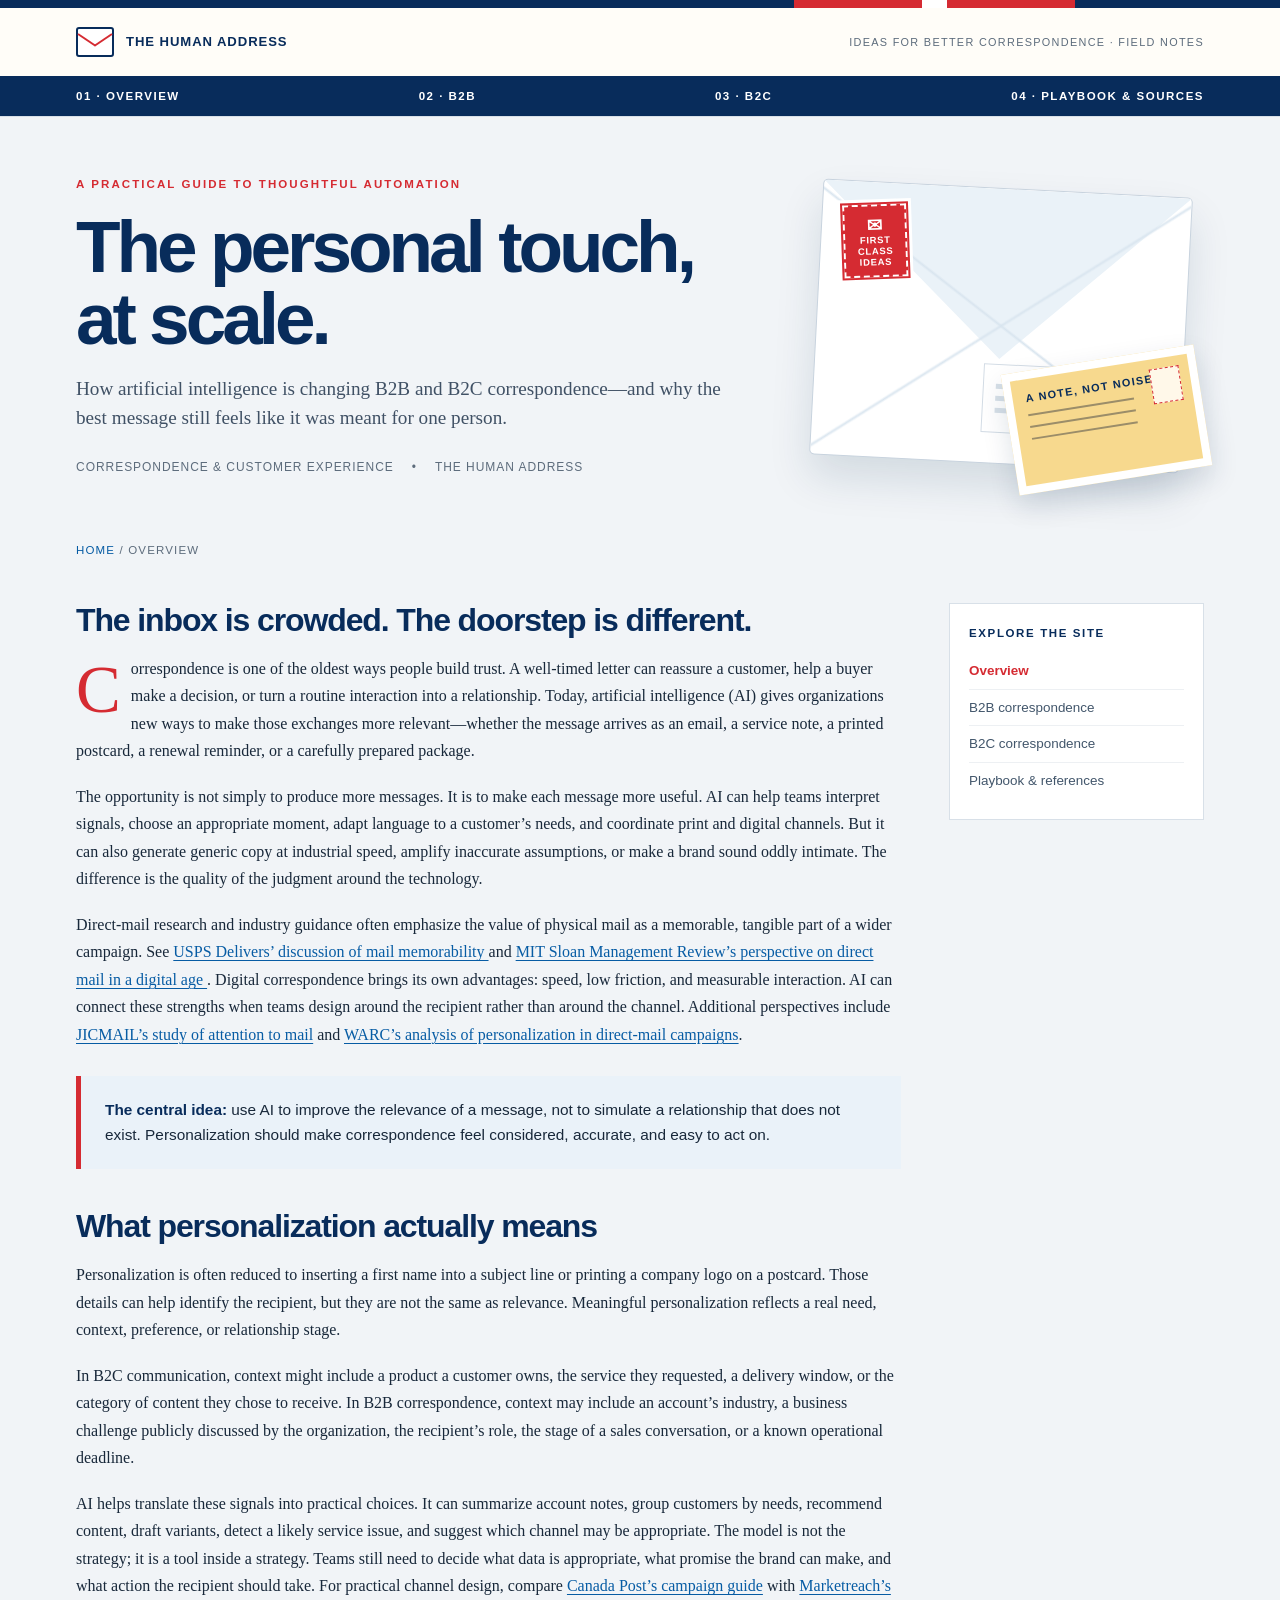
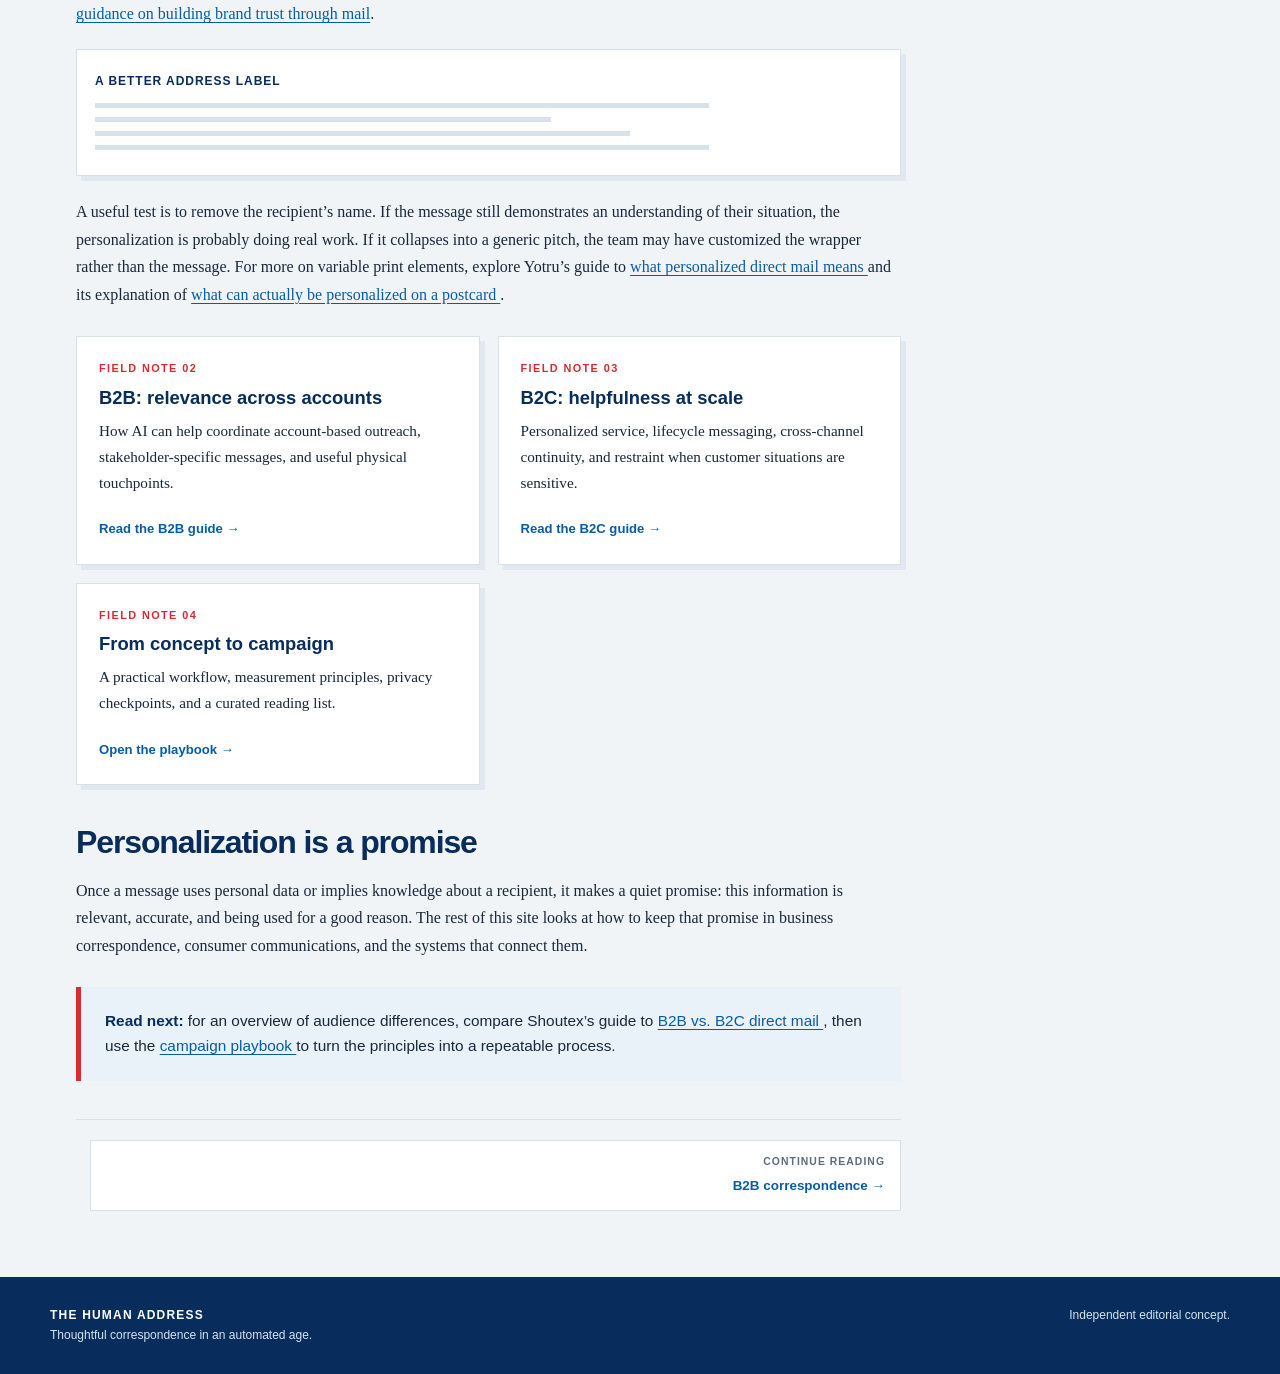
==== index.html @ 6182d614 "Add files via upload" ====
<!doctype html>
<!DOCTYPE html>

<html lang="en">
<head>
<meta charset="utf-8"/>
<meta content="width=device-width, initial-scale=1" name="viewport"/>
<meta content="How artificial intelligence is changing B2B and B2C correspondence—and why the best message still feels like it was meant for one person." name="description"/>
<title>
   The personal touch, at scale. — The Human Address
  </title>
<link href="styles.css" rel="stylesheet"/>
</head>
<body>
<div class="topline">
</div>
<header>
<div class="nav">
<a class="brand" href="index.html">
<span aria-hidden="true" class="brandmark">
</span>
<span>
      The Human Address
     </span>
</a>
<small>
     Ideas for better correspondence · Field notes
    </small>
</div>
<nav aria-label="Main navigation" class="sectionbar">
<div class="inner">
<a href="index.html" style="color:white;text-decoration:none">
      01 · Overview
     </a>
<a href="b2b.html" style="color:white;text-decoration:none">
      02 · B2B
     </a>
<a href="b2c.html" style="color:white;text-decoration:none">
      03 · B2C
     </a>
<a href="playbook.html" style="color:white;text-decoration:none">
      04 · Playbook &amp; sources
     </a>
</div>
</nav>
</header>
<section class="hero">
<div>
<div class="eyebrow">
     A practical guide to thoughtful automation
    </div>
<h1>
     The personal touch, at scale.
    </h1>
<p class="dek">
     How artificial intelligence is changing B2B and B2C correspondence—and why the best message still feels like it was meant for one person.
    </p>
<div class="meta">
<span>
      Correspondence &amp; customer experience
     </span>
<span>
      •
     </span>
<span>
      The Human Address
     </span>
</div>
</div>
<div aria-label="CSS illustration of an envelope, postage stamp, address label and postcard" class="hero-art" role="img">
<div class="envelope">
<div class="env-flap">
</div>
<div class="env-bottom">
</div>
<div class="stamp">
<div>
<b>
        ✉
       </b>
       FIRST
       <br/>
       CLASS
       <br/>
       IDEAS
      </div>
</div>
<div class="address">
<span>
</span>
<span>
</span>
<span>
</span>
</div>
</div>
<div class="postcard">
<strong>
      A note, not noise
     </strong>
<i>
</i>
<i>
</i>
<i>
</i>
</div>
</div>
</section>
<div class="breadcrumbs">
<a href="index.html">
    Home
   </a>
   / Overview
  </div>
<div class="layout">
<main class="article">
<h2 id="opening">
     The inbox is crowded. The doorstep is different.
    </h2>
<p class="dropcap">
     Correspondence is one of the oldest ways people build trust. A well-timed letter can reassure a customer, help a buyer make a decision, or turn a routine interaction into a relationship. Today, artificial intelligence (AI) gives organizations new ways to make those exchanges more relevant—whether the message arrives as an email, a service note, a printed postcard, a renewal reminder, or a carefully prepared package.
    </p>
<p>
     The opportunity is not simply to produce more messages. It is to make each message more useful. AI can help teams interpret signals, choose an appropriate moment, adapt language to a customer’s needs, and coordinate print and digital channels. But it can also generate generic copy at industrial speed, amplify inaccurate assumptions, or make a brand sound oddly intimate. The difference is the quality of the judgment around the technology.
    </p>
<p>
     Direct-mail research and industry guidance often emphasize the value of physical mail as a memorable, tangible part of a wider campaign. See
     <a href="https://www.uspsdelivers.com/why-direct-mail-is-more-memorable/">
      USPS Delivers’ discussion of mail memorability
     </a>
     and
     <a href="https://sloanreview.mit.edu/article/how-direct-mail-delivers-in-the-age-of-digital-marketing/">
      MIT Sloan Management Review’s perspective on direct mail in a digital age
     </a>
     . Digital correspondence brings its own advantages: speed, low friction, and measurable interaction. AI can connect these strengths when teams design around the recipient rather than around the channel.
     Additional perspectives include <a href="https://www.jicmail.org.uk/flagship-research/major-new-mail-attention-study-the-time-we-spend-with-mail/">JICMAIL’s study of attention to mail</a> and <a href="https://www.warc.com/en/article/direct-mail-campaigns-more-likely-to-successfully-use-personalisation-056324069ec94fcbae985e6552f96039">WARC’s analysis of personalization in direct-mail campaigns</a>.</p>
<div class="callout">
<strong>
      The central idea:
     </strong>
     use AI to improve the relevance of a message, not to simulate a relationship that does not exist. Personalization should make correspondence feel considered, accurate, and easy to act on.
    </div>
<h2 id="meaning">
     What personalization actually means
    </h2>
<p>
     Personalization is often reduced to inserting a first name into a subject line or printing a company logo on a postcard. Those details can help identify the recipient, but they are not the same as relevance. Meaningful personalization reflects a real need, context, preference, or relationship stage.
    </p>
<p>
     In B2C communication, context might include a product a customer owns, the service they requested, a delivery window, or the category of content they chose to receive. In B2B correspondence, context may include an account’s industry, a business challenge publicly discussed by the organization, the recipient’s role, the stage of a sales conversation, or a known operational deadline.
    </p>
<p>
     AI helps translate these signals into practical choices. It can summarize account notes, group customers by needs, recommend content, draft variants, detect a likely service issue, and suggest which channel may be appropriate. The model is not the strategy; it is a tool inside a strategy. Teams still need to decide what data is appropriate, what promise the brand can make, and what action the recipient should take.
     For practical channel design, compare <a href="https://www.canadapost-postescanada.ca/blogs/business/marketing/how-to-do-direct-mail-your-small-business-guide-to-launching-a-direct-mail-campaign/">Canada Post’s campaign guide</a> with <a href="https://www.marketreach.co.uk/build-brand-trust-with-mail">Marketreach’s guidance on building brand trust through mail</a>.</p>
<div class="mini-label">
<strong>
      A BETTER ADDRESS LABEL
     </strong>
<div class="lines">
</div>
<div class="lines">
</div>
<div class="lines">
</div>
<div class="lines">
</div>
</div>
<p>
     A useful test is to remove the recipient’s name. If the message still demonstrates an understanding of their situation, the personalization is probably doing real work. If it collapses into a generic pitch, the team may have customized the wrapper rather than the message. For more on variable print elements, explore Yotru’s guide to
     <a href="https://yotru.com/knowledge-base/what-is-personalized-direct-mail">
      what personalized direct mail means
     </a>
     and its explanation of
     <a href="https://yotru.com/knowledge-base/what-can-actually-be-personalized-on-a-postcard">
      what can actually be personalized on a postcard
     </a>
     .
    </p>
<div class="page-cards">
<div class="page-card">
<div class="kicker">
       Field note 02
      </div>
<h3>
       B2B: relevance across accounts
      </h3>
<p>
       How AI can help coordinate account-based outreach, stakeholder-specific messages, and useful physical touchpoints.
      </p>
<a href="b2b.html">
       Read the B2B guide →
      </a>
</div>
<div class="page-card">
<div class="kicker">
       Field note 03
      </div>
<h3>
       B2C: helpfulness at scale
      </h3>
<p>
       Personalized service, lifecycle messaging, cross-channel continuity, and restraint when customer situations are sensitive.
      </p>
<a href="b2c.html">
       Read the B2C guide →
      </a>
</div>
<div class="page-card">
<div class="kicker">
       Field note 04
      </div>
<h3>
       From concept to campaign
      </h3>
<p>
       A practical workflow, measurement principles, privacy checkpoints, and a curated reading list.
      </p>
<a href="playbook.html">
       Open the playbook →
      </a>
</div>
</div>
<h2>
     Personalization is a promise
    </h2>
<p>
     Once a message uses personal data or implies knowledge about a recipient, it makes a quiet promise: this information is relevant, accurate, and being used for a good reason. The rest of this site looks at how to keep that promise in business correspondence, consumer communications, and the systems that connect them.
    </p>
<div class="callout">
<strong>
      Read next:
     </strong>
     for an overview of audience differences, compare Shoutex’s guide to
     <a href="https://guides.shoutex.com/direct-mail-marketing/b2b-vs-b2c-direct-mail/">
      B2B vs. B2C direct mail
     </a>
     , then use the
     <a href="playbook.html">
      campaign playbook
     </a>
     to turn the principles into a repeatable process.
    </div>
<div class="nextprev">
<div>
</div>
<a href="b2b.html" style="text-align:right">
<span>
       Continue reading
      </span>
      B2B correspondence →
     </a>
</div>
</main>
<aside class="toc">
<h3>
     Explore the site
    </h3>
<a class="active" href="index.html">
     Overview
    </a>
<a class="" href="b2b.html">
     B2B correspondence
    </a>
<a class="" href="b2c.html">
     B2C correspondence
    </a>
<a class="" href="playbook.html">
     Playbook &amp; references
    </a>
</aside>
</div>
<footer class="footer">
<div class="footer-inner">
<div>
<strong>
      The Human Address
     </strong>
<br/>
     Thoughtful correspondence in an automated age.
    </div>
<div>
     Independent editorial concept.
    </div>
</div>
</footer>
</body>
</html>
---- styles.css ----
:root{--navy:#082c5b;--blue:#1268ad;--red:#d52b32;--ink:#18283a;--muted:#5d6c7c;--paper:#fffdf8;--line:#d8e0e8;--pale:#edf4fa;--gold:#f2c66d}
*{box-sizing:border-box}html{scroll-behavior:smooth}body{margin:0;background:#f1f4f7;color:var(--ink);font:16px/1.72 Georgia,"Times New Roman",serif}a{color:#075ca4;text-decoration-thickness:1px;text-underline-offset:3px;overflow-wrap:anywhere}a:hover{color:var(--red)}
.sans,h1,h2,h3,.eyebrow,.nav,.meta,.stamp,.label,.kicker,figcaption,.toc,.callout,.footer,.breadcrumbs{font-family:Arial,Helvetica,sans-serif}
.topline{height:8px;background:linear-gradient(90deg,var(--navy) 0 62%,var(--red) 62% 72%,#fff 72% 74%,var(--red) 74% 84%,var(--navy) 84%)}
header{background:var(--paper);border-bottom:1px solid var(--line)}.nav{max-width:1180px;margin:auto;padding:19px 26px;display:flex;align-items:center;justify-content:space-between;gap:16px}.brand{display:flex;align-items:center;gap:12px;color:var(--navy);font-weight:800;letter-spacing:.07em;text-transform:uppercase;font-size:.82rem;text-decoration:none}.brandmark{width:38px;height:30px;border:2px solid var(--navy);position:relative;border-radius:3px;background:#fff;display:inline-block}.brandmark:before,.brandmark:after{content:"";position:absolute;top:4px;width:21px;height:2px;background:var(--red)}.brandmark:before{left:0;transform:rotate(34deg);transform-origin:left}.brandmark:after{right:0;transform:rotate(-34deg);transform-origin:right}.nav small{color:var(--muted);letter-spacing:.12em;text-transform:uppercase;font-size:.68rem}
.hero{max-width:1180px;margin:0 auto;padding:54px 26px 42px;display:grid;grid-template-columns:1.25fr .75fr;gap:44px;align-items:center}.hero h1{font-size:clamp(2.6rem,5.7vw,5rem);line-height:.99;letter-spacing:-.055em;color:var(--navy);margin:16px 0 20px;max-width:760px}.eyebrow{font-size:.72rem;letter-spacing:.18em;text-transform:uppercase;color:var(--red);font-weight:800}.dek{font-size:1.2rem;line-height:1.5;color:#405165;max-width:670px}.meta{display:flex;flex-wrap:wrap;gap:9px 18px;color:var(--muted);font-size:.75rem;text-transform:uppercase;letter-spacing:.08em;margin-top:24px}
.hero-art{min-height:310px;position:relative;display:grid;place-items:center}.envelope{width:min(100%,370px);aspect-ratio:1.34;background:#fff;border:1px solid #c8d3de;border-radius:5px;box-shadow:0 22px 42px #0b2d4d20;position:relative;transform:rotate(3deg);overflow:hidden}.env-flap{position:absolute;inset:0;background:#eaf2f8;clip-path:polygon(0 0,100% 0,50% 62%);border-bottom:1px solid #c7d4e1}.env-bottom{position:absolute;inset:0;background:linear-gradient(145deg,transparent 49.5%,#d9e5ef 50%,transparent 50.5%),linear-gradient(35deg,transparent 49.5%,#d9e5ef 50%,transparent 50.5%);pointer-events:none}.address{position:absolute;right:22px;bottom:30px;width:48%;padding:12px;background:#fff;border:1px solid #d3dce5}.address span{display:block;height:5px;background:#d7e0e8;margin:7px 0}.address span:nth-child(2){width:72%}.address span:nth-child(3){width:85%}.stamp{position:absolute;left:22px;top:22px;width:64px;height:73px;border:2px dashed #fff;outline:2px solid var(--red);background:var(--red);color:white;display:flex;align-items:center;justify-content:center;text-align:center;font-size:.59rem;line-height:1.15;font-weight:800;letter-spacing:.08em;transform:rotate(-5deg);box-shadow:0 0 0 5px #fff}.stamp b{font-size:1.15rem;display:block}.postcard{position:absolute;width:195px;height:122px;right:0;bottom:0;background:#f7d98e;border:8px solid white;box-shadow:0 12px 28px #0b2d4d24;transform:rotate(-9deg);padding:13px;color:var(--navy)}.postcard:before{content:"";position:absolute;right:10px;top:10px;width:28px;height:33px;border:1px dashed var(--red);background:#fff8e9}.postcard strong{display:block;font:800 .68rem Arial;text-transform:uppercase;letter-spacing:.12em}.postcard i{display:block;width:70%;height:2px;background:#9b8d69;margin:10px 0}.sectionbar{background:var(--navy);color:#fff}.sectionbar .inner{max-width:1180px;margin:auto;padding:14px 26px;display:flex;justify-content:space-between;align-items:center;gap:15px;font:700 .72rem Arial;letter-spacing:.13em;text-transform:uppercase}.sectionbar span:last-child{color:#b9d6f1}
.layout{max-width:1180px;margin:0 auto;padding:42px 26px 66px;display:grid;grid-template-columns:minmax(0,1fr) 255px;gap:48px}.article{min-width:0}.article h2{font-size:2rem;line-height:1.12;letter-spacing:-.035em;color:var(--navy);margin:40px 0 16px}.article h2:first-child{margin-top:0}.article h3{font-size:1.15rem;line-height:1.3;color:var(--navy);margin:28px 0 8px}.article p{margin:0 0 18px}.article ul,.article ol{padding-left:23px}.article li{padding-left:4px;margin:0 0 9px}.dropcap:first-letter{float:left;font-size:4.2rem;line-height:.8;padding:8px 10px 0 0;color:var(--red)}.callout{margin:28px 0;padding:22px 24px;background:#eaf2f9;border-left:5px solid var(--red);font-size:.96rem;line-height:1.6}.callout strong{color:var(--navy)}.pullquote{margin:32px 0;padding:12px 0 12px 24px;border-left:2px solid var(--red);font-size:1.5rem;line-height:1.35;color:var(--navy);font-style:italic}.toc{position:sticky;top:24px;align-self:start;background:#fff;border:1px solid var(--line);padding:21px 19px;font-size:.84rem;line-height:1.45}.toc h3{margin:0 0 12px;color:var(--navy);font-size:.72rem;letter-spacing:.14em;text-transform:uppercase}.toc a{display:block;padding:8px 0;border-bottom:1px solid #edf0f3;text-decoration:none;color:#42566b}.toc a:last-child{border:0}.toc a.active{font-weight:bold;color:var(--red)}.mini-label{border:1px solid #d7e0e8;background:#fff;padding:16px 18px;margin:22px 0;box-shadow:5px 5px 0 #e1e8ef}.mini-label strong{font:700 .75rem Arial;color:var(--navy);letter-spacing:.08em}.mini-label .lines{height:5px;background:#d9e2eb;margin:9px 0;width:78%}.mini-label .lines:nth-child(3){width:58%}.mini-label .lines:nth-child(4){width:68%}
.page-cards{display:grid;grid-template-columns:repeat(2,minmax(0,1fr));gap:18px;margin:28px 0}.page-card{background:white;border:1px solid var(--line);padding:22px;box-shadow:5px 5px 0 #e1e8ef}.page-card .kicker{color:var(--red);font-size:.68rem;letter-spacing:.13em;text-transform:uppercase;font-weight:800}.page-card h3{margin:8px 0}.page-card p{font-size:.95rem}.page-card a{font:700 .82rem Arial;text-decoration:none}.breadcrumbs{max-width:1180px;margin:auto;padding:18px 26px 0;font-size:.72rem;text-transform:uppercase;letter-spacing:.1em;color:var(--muted)}.breadcrumbs a{text-decoration:none}
.sources{background:#fff;border:1px solid var(--line);padding:28px;margin-top:30px}.sources h2{margin:0 0 10px!important}.sources-intro{color:var(--muted);font: .9rem/1.6 Arial,sans-serif}.refgroup{margin-top:22px}.refgroup h3{border-bottom:1px solid var(--line);padding-bottom:8px;margin:0 0 10px}.refgroup ol{padding-left:22px;margin:0}.refgroup li{margin:0 0 9px;font-size:.85rem;line-height:1.5;overflow-wrap:anywhere}.refgroup a{font-family:Arial,sans-serif;font-size:.82rem}.smallprint{color:#647488;font: .76rem/1.6 Arial,sans-serif;margin-top:24px}.footer{background:var(--navy);color:#d5e4f2;padding:28px 26px;font-size:.75rem}.footer-inner{max-width:1180px;margin:auto;display:flex;justify-content:space-between;gap:20px;flex-wrap:wrap}.footer strong{color:white;letter-spacing:.1em;text-transform:uppercase}.nextprev{display:flex;justify-content:space-between;gap:14px;border-top:1px solid var(--line);margin-top:38px;padding-top:20px;font-family:Arial,sans-serif}.nextprev a{display:block;background:#fff;border:1px solid var(--line);padding:12px 15px;text-decoration:none;font-size:.84rem;font-weight:bold;flex:1}.nextprev span{display:block;font-size:.65rem;color:var(--muted);text-transform:uppercase;letter-spacing:.1em;margin-bottom:4px}
@media(max-width:850px){.hero{grid-template-columns:1fr;padding-top:38px}.hero-art{min-height:260px;max-width:470px;width:100%;margin:auto}.layout{grid-template-columns:1fr;gap:25px}.toc{position:static;order:-1}.toc a{display:inline-block;margin-right:13px}.article h2{margin-top:35px}}@media(max-width:560px){.nav{padding:15px 18px}.nav small{display:none}.hero,.layout,.breadcrumbs{padding-left:18px;padding-right:18px}.hero h1{font-size:2.8rem}.dek{font-size:1.05rem}.hero-art{min-height:225px}.stamp{transform:scale(.8) rotate(-5deg);transform-origin:top left}.postcard{width:160px;height:100px;right:-3px}.sectionbar .inner{padding:13px 18px;font-size:.6rem}.page-cards{grid-template-columns:1fr}.sources{padding:20px}.article h2{font-size:1.7rem}.nextprev{flex-direction:column}}
@media print{body{background:white}.nav,.sectionbar,.footer{print-color-adjust:exact}.layout{display:block}.toc{position:static;margin-bottom:30px}.hero{padding-top:25px}.sources{break-before:page}a{color:inherit}}
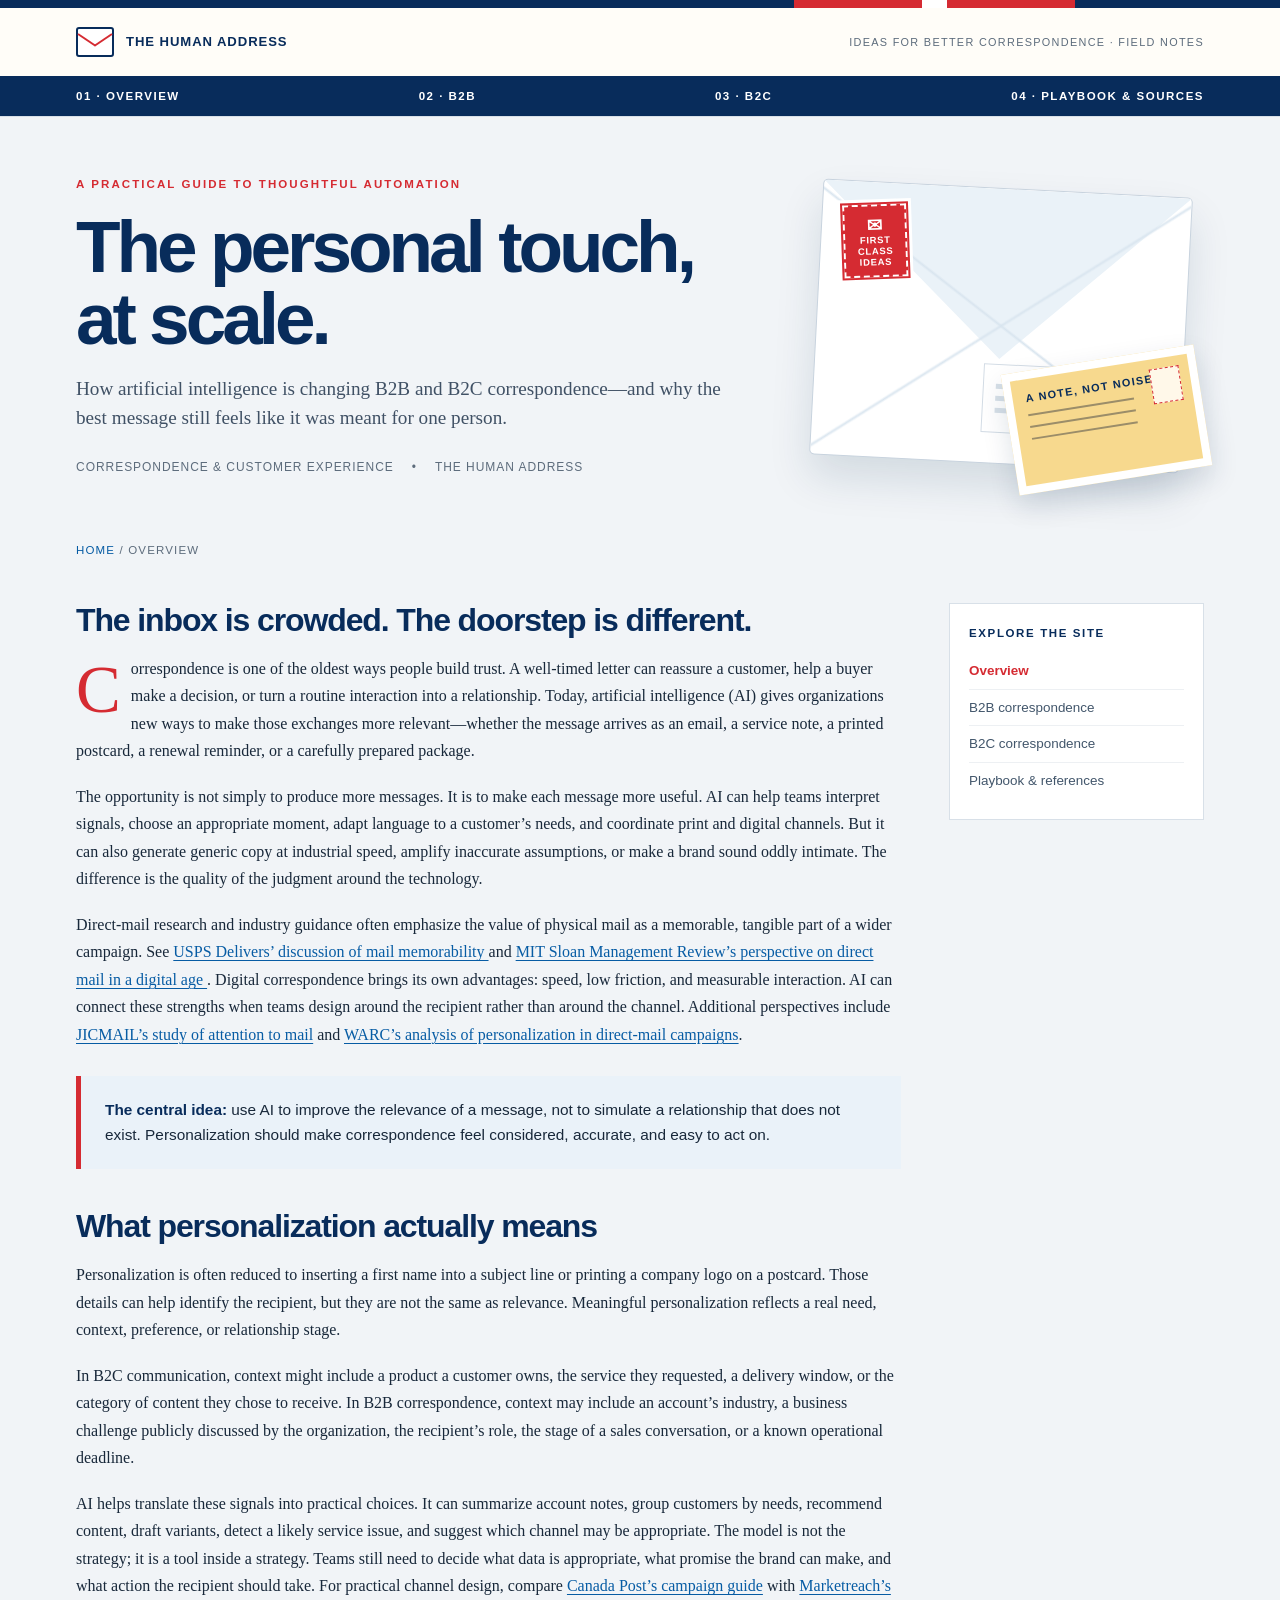
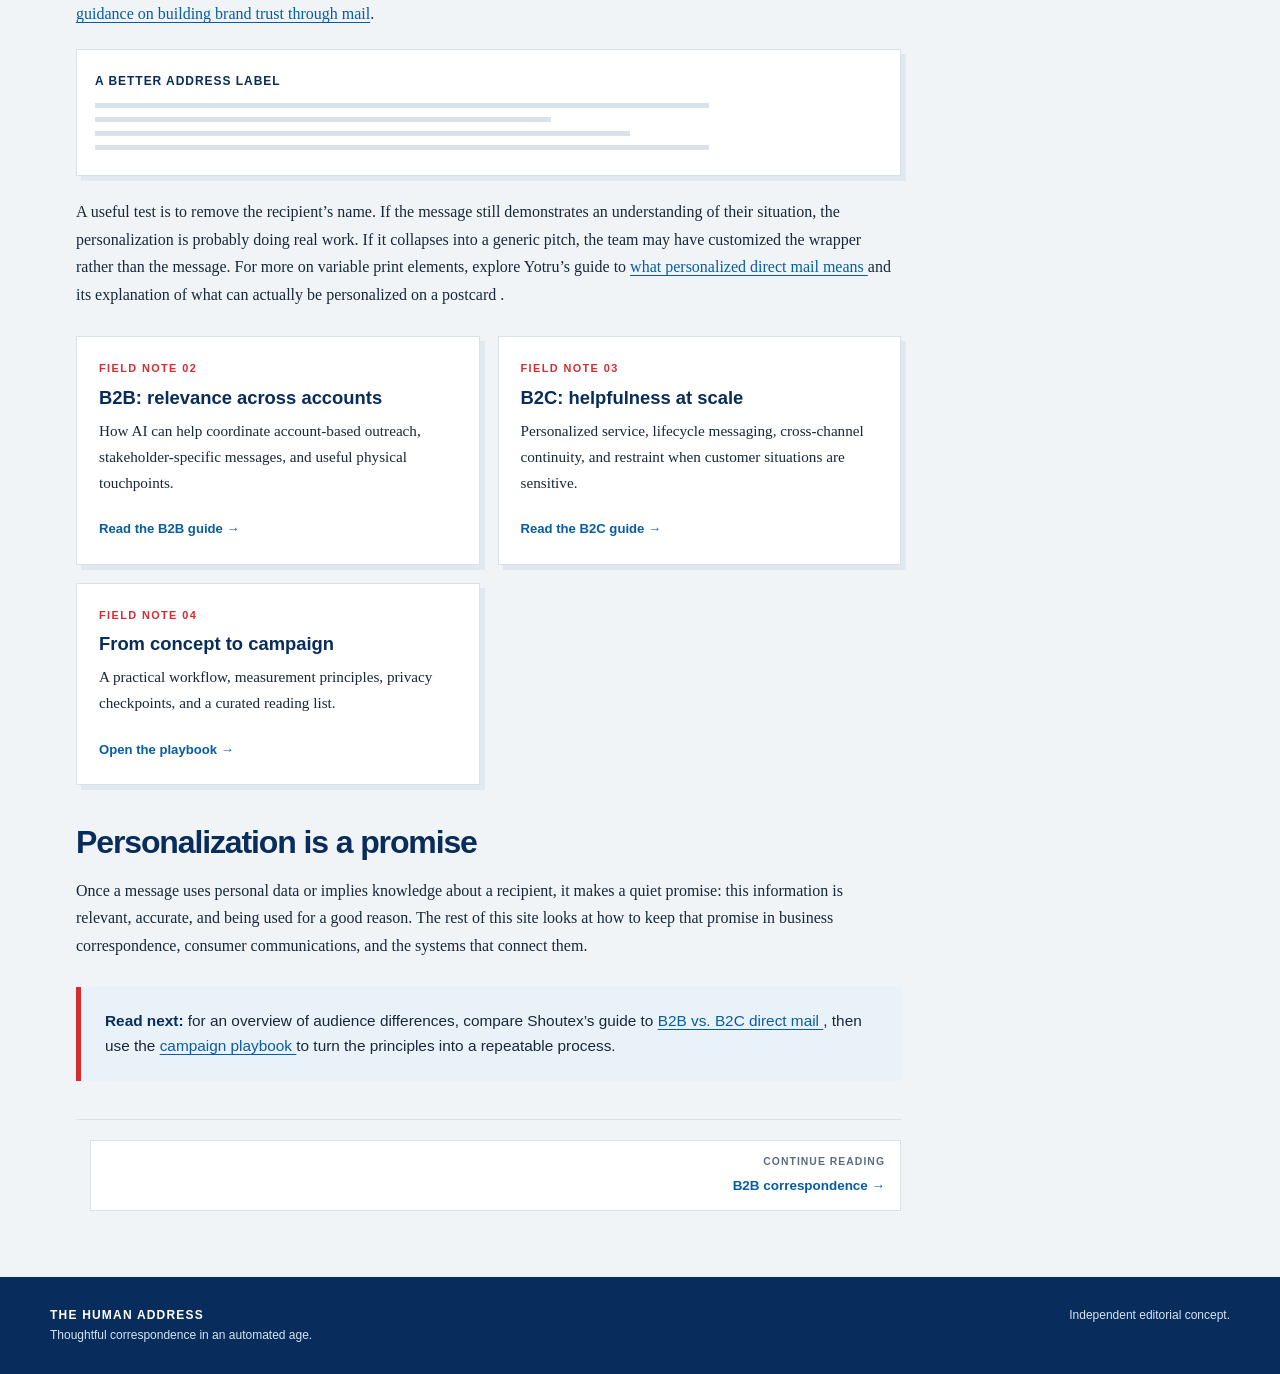
==== commit f40b14a1: "Add files via upload" ====
--- a/index.html
+++ b/index.html
@@ -172,9 +172,7 @@
       what personalized direct mail means
      </a>
      and its explanation of
-     <a href="https://yotru.com/knowledge-base/what-can-actually-be-personalized-on-a-postcard">
-      what can actually be personalized on a postcard
-     </a>
+     what can actually be personalized on a postcard
      .
     </p>
 <div class="page-cards">
